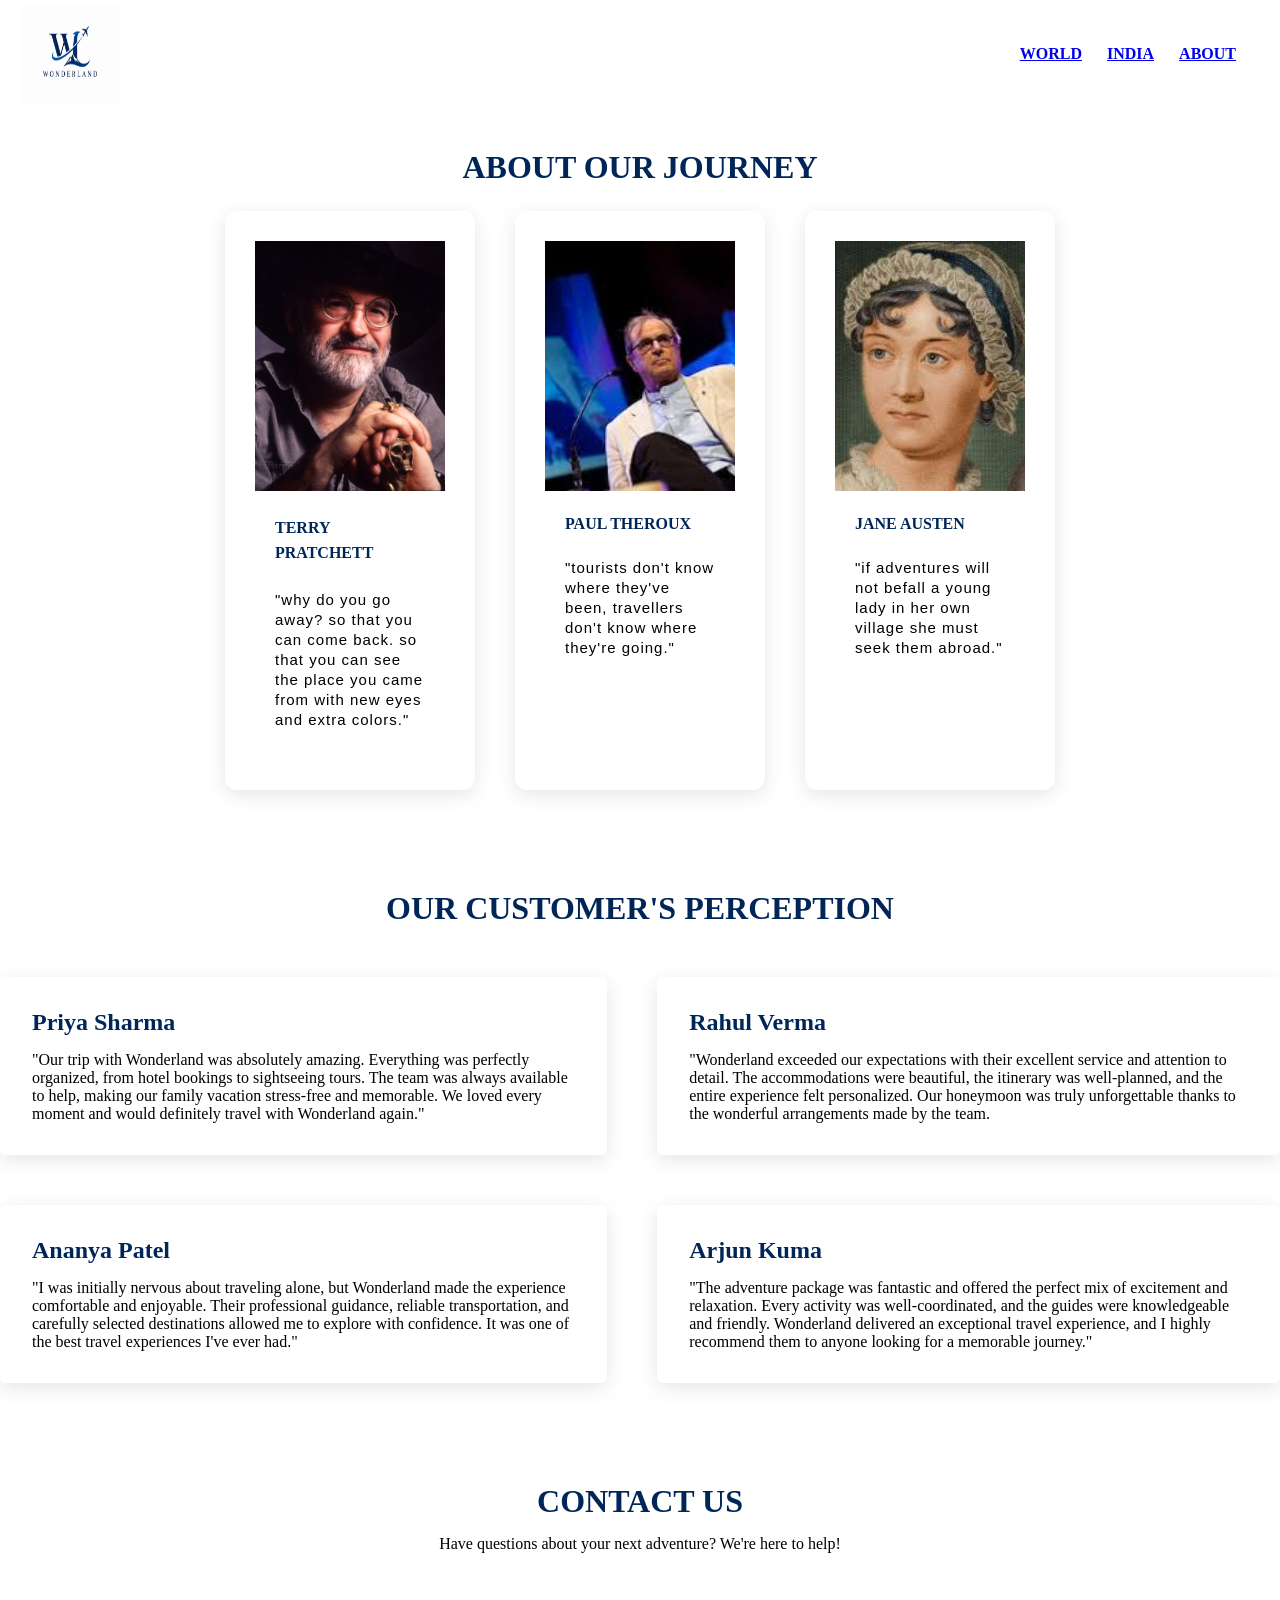
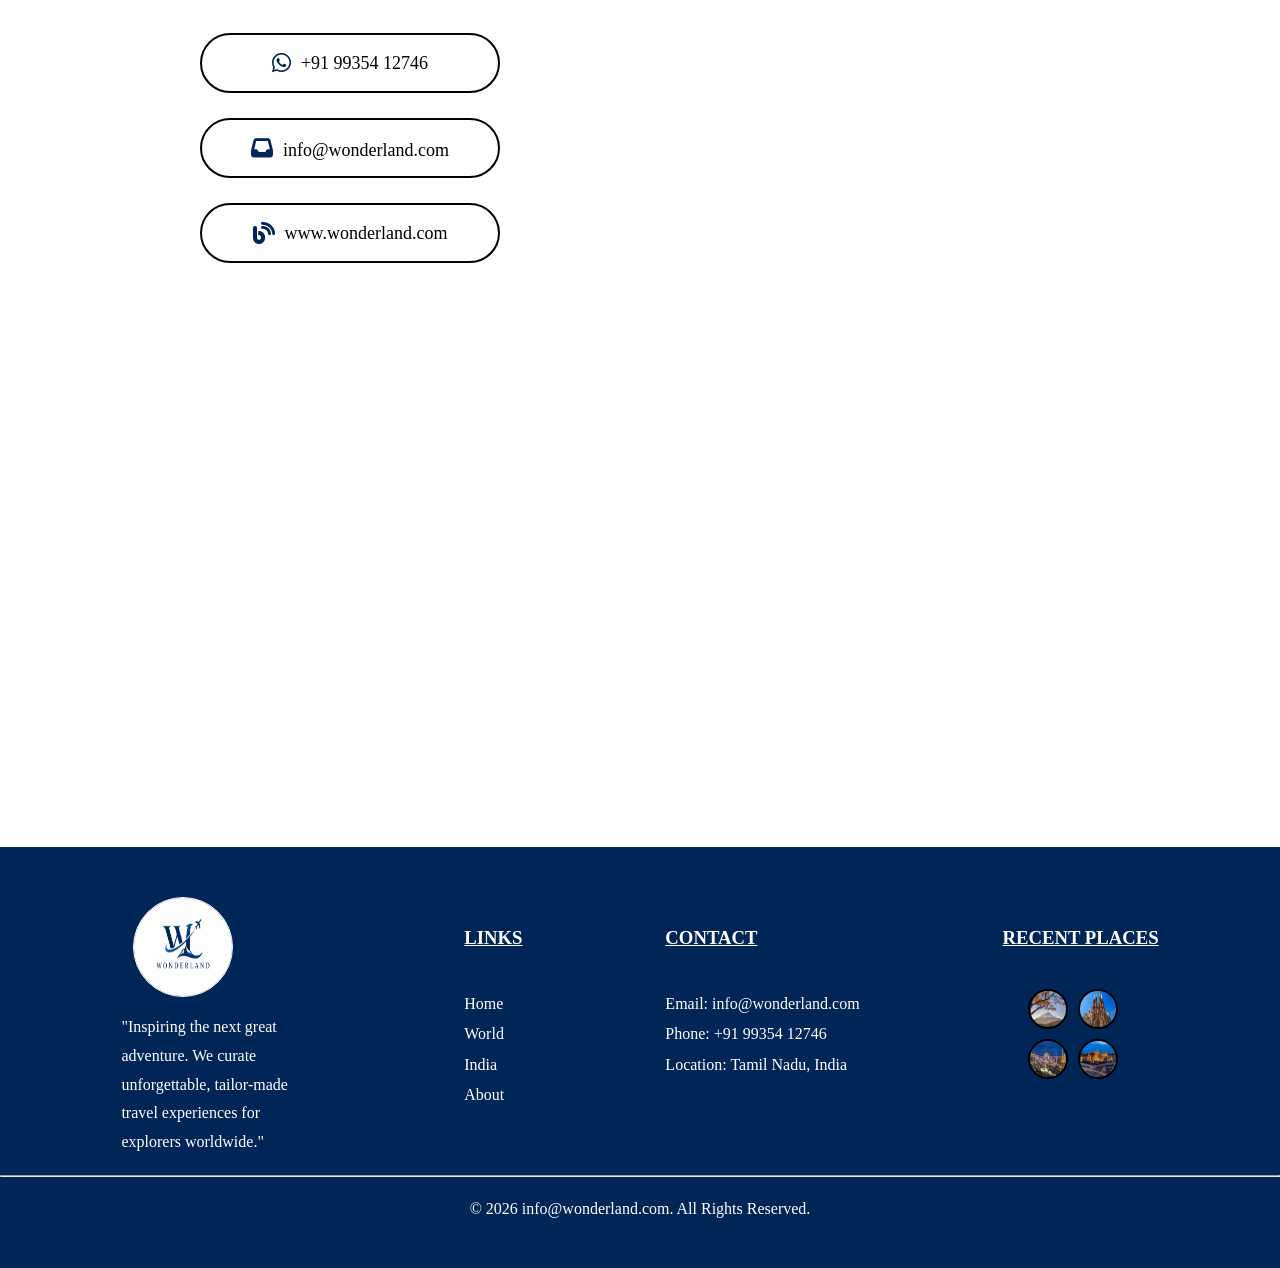
==== about.html @ 8e96079c "Wonderland project desktop ui complete" ====
<!DOCTYPE html>
<html lang="en">

<head>
    <meta charset="UTF-8">
    <meta name="viewport" content="width=device-width, initial-scale=1.0">
    <title>CONTACT US</title>
    <link rel="stylesheet" href="./website1.css">
    <link rel="stylesheet" href="https://cdnjs.cloudflare.com/ajax/libs/font-awesome/6.5.1/css/all.min.css">
</head>
<body>

    <div class="one">
        <div class="topic">
            <div class="logo">
                <a href="./website1.html"><img src="./images/nav logo.png" alt="img" height="100px" width="100px"></a>
            </div>
            <div class="head">
                <a href="./worldtour.html"><h4>WORLD</h4></a>
                <a href="./indiantour.html"><h4>INDIA</h4></a>
                <a href="./about.html"><h4>ABOUT</h4></a>
            </div>
        </div>
    </div>



    <div class="heading">
         <h1 style="color:#002658;">ABOUT OUR JOURNEY</h1>
    </div>
    <section class="about">
        <div class="box">
            <img src="./images/auth1" alt="img" height="100px" width="100px">
            <div class="quotes">
                <strong style="color:#002658; line-height: 25px;">Terry Pratchett</strong>
                <p>"Why do you go away? So that you can come back. So that you can see the place you came from with new
                    eyes and extra colors."</p>
            </div>

        </div>
        <div class="box">
            <img src="./images/auth2.jpg" alt="img" height="100px" width="100px">
            <div class="quotes">
                <strong style="color:#002658;">Paul Theroux </strong>
                <p>"Tourists don't know where they've been, travellers don't know where they're going."</p>

            </div>

        </div>
        <div class="box">
            <img src="./images/auth3.jpg" alt="img" height="100px" width="100px">
            <div class="quotes">
                <strong style="color:#002658;">Jane Austen</strong>
                <p>"If adventures will not befall a young lady in her own village she must seek them abroad."</p>
            </div>
        </div>
    </section>


    <div class="secheading">
        <h1 style="color:#002658;"> OUR CUSTOMER'S PERCEPTION</h1>
    </div>
     

    <section class="reviews">
       
        <div  class="rew">
            <h1 style="color:#002658;">Priya Sharma</h1>
            <p>"Our trip with Wonderland was absolutely amazing. Everything was perfectly organized, from hotel bookings to sightseeing tours. The team was always available to help, making our family vacation stress-free and memorable. We loved every moment and would definitely travel with Wonderland again."</p>
        </div>

        <div  class="rew">
            <h1 style="color:#002658;">Rahul Verma</h1>
            <p>"Wonderland exceeded our expectations with their excellent service and attention to detail. The accommodations were beautiful, the itinerary was well-planned, and the entire experience felt personalized. Our honeymoon was truly unforgettable thanks to the wonderful arrangements made by the team.</p>
        </div>

        <div  class="rew">
            <h1 style="color:#002658;">Ananya Patel</h1>
            <p>"I was initially nervous about traveling alone, but Wonderland made the experience comfortable and enjoyable. Their professional guidance, reliable transportation, and carefully selected destinations allowed me to explore with confidence. It was one of the best travel experiences I've ever had."</p>
 
        </div>

        <div  class="rew">
            <h1 style="color:#002658;">Arjun Kuma</h1>
            <p>"The adventure package was fantastic and offered the perfect mix of excitement and relaxation. Every activity was well-coordinated, and the guides were knowledgeable and friendly. Wonderland delivered an exceptional travel experience, and I highly recommend them to anyone looking for a memorable journey."</p>
            
        </div>
    </section>

    <div class="contactus">
       <h1 style="color: #002658;">CONTACT US</h1>
       <p style="padding-top: 15px;">Have questions about your next adventure? We're here to help!</p> 
    </div>
       
    <section class="contact">
        <div class="con2">
           <div class="info1">
               <i class="fa-brands fa-whatsapp fa-beat"></i>
               <p>+91 99354 12746</p>
           </div>
            <div class="info1">
                <i class="fa-solid fa-inbox fa-flip"></i>
                <p style="margin-top: 5px;">info@wonderland.com</p>
            </div>
            <div class="info1">
                <i class="fa-solid fa-blog fa-beat-fade"></i>
                <p>www.wonderland.com</p>
            </div>
        </div>

        <div class="con3">
            <iframe src="https://www.google.com/maps/embed?pb=!1m18!1m12!1m3!1d250644.768352061!2d76.80241806078126!3d11.014261488303353!2m3!1f0!2f0!3f0!3m2!1i1024!2i768!4f13.1!3m3!1m2!1s0x3ba859af2f971cb5%3A0x2fc1c81e183ed282!2sCoimbatore%2C%20Tamil%20Nadu!5e0!3m2!1sen!2sin!4v1781618719773!5m2!1sen!2sin" width="600" height="450" style="border:0;" allowfullscreen="" loading="lazy" referrerpolicy="no-referrer-when-downgrade"></iframe>
        </div>

    </section>

    <footer class="foot">
        <div class="foot1">

            <div class="section1">
                <a href="./website1.html"><img src="./images/nav logo.png" alt="img" height="100px" width="100px"></a>
                <p>"Inspiring the next great adventure. We curate unforgettable, tailor-made travel experiences for explorers worldwide."</p>
            </div>

            <div class="section2">

                <h3>LINKS</h3>
                <ul>
                    <a href="./website1.html"><li>Home</li></a>
                    <a href="./worldtour.html"><li>World</li></a>
                    <a href="./indiantour.html"><li>India</li></a>
                    <a href="./about.html"><li>About</li></a>
                </ul>
            </div>

            <div class="section3">
                <h3>CONTACT</h3>
                <div class="secc">
                    <p>Email: info@wonderland.com</p>
                    <p>Phone: +91 99354 12746</p>
                    <p>Location: Tamil Nadu, India</p>
                </div>
            </div>

            <div class="section4">
                <h3>RECENT PLACES</h3>
                <div class="se4"> 
            
                     <img src="./images/himas.jpg" alt="" height="40px" width="40px">
                     <img src="./images/disney.jpg" alt="" height="40px" width="40px">
                     <img src="./images/dubai.jpg" alt="" height="40px" width="40px">
                     <img src="./images/bangkok.jpg" alt="" height="40px" width="40px">
                     
                </div>
            </div>
        </div>
        <br>
        <hr>

        <div style="text-align: center; padding-top: 23px;">
            <p>© 2026 info@wonderland.com. All Rights Reserved.</p>

        </div>

    </footer>









</body>

</html>
---- website1.css ----
* {
    padding: 0%;
    margin: 0%;
    box-sizing: border-box;
}

/*first*/
.one {
    background-color: white;
}

.topic {
    display: flex;
    margin-left: 20px;
    margin-right: 44px;
    margin-top: 5px;
}

.head {
    display: flex;
    margin-left: auto;
    gap: 25px;
    margin-top: 40px;
    padding-top: -4px;
}

/*second*/

.two {
    text-align: center;
    padding-top: 100px;
}

.two{
    background-image: url("./images/centreee.png");
    background-size: cover;
    background-repeat: no-repeat;
    height: 100vh;
}

.two h1 {
    font-size: 90px;
}

.thought {
    padding: 30px;
    border-radius: 40px;
    font-style: oblique;
    font-size: 30px;
    font-weight: 900;
    background-color: #002658;
    color: white;
    width: fit-content;
    /*margin-left: 360px;*/
    margin-top: 30px;
    margin: auto;
    margin-bottom: 70px;
    padding-top: 20px;
}

.dis p {
    font-size: 38px;
    border-radius: 70px;
    height: auto;
    width: auto;
    width: fit-content;
   /* margin-left: 450px*/;
   margin: auto;
    color: black;

}

/*third*/


.three{
    display: flex;
    gap: 60px;
    margin-top: 130px;
}

.threee{
    margin-left: 100px;
}

.threeee{
    margin-right: 100px;
    margin-left: 50px;
}
.threeee h1{
    text-align: center;
    color:#002658;
    margin-top:-10px;
}
.threeee p{
    padding-top: 8px;
    line-height: 28px; 
    font-style: oblique;
}


/*fourth*/

.four {
    padding-top: 100px;
}

.four h1{
    text-align: center; 
    color:#002658; 
}

.jpg {
    margin-left: 50px;
    margin-right: 50px;

}

.jpg2 img,
.jpg3 img {
    border: 10px solid white;
    border-radius: 30px;
}

.jpg2 img:hover,
.jpg3 img:hover {
    transform: scale(1.1);
    transition: 1s;
}

.jpg2 {
    display: grid;
    grid-template-columns: auto auto auto;
    justify-content: space-evenly;
    padding-top: 40px;

}

.jpg3 {
    display: grid;
    grid-template-columns: auto auto auto;
    justify-content: space-evenly;
    padding-top: 20px;
}


/*
.images {
    margin-left: 50px;
    margin-right: 50px;
    padding-top: 100px;
}

.img {
    display: flex;
    justify-content: space-evenly;
    padding-top: 90px;
}*/


/*map*/

.map {
    text-align: center;
    /*margin-left: 50px;
    margin-right: 50px;*/
    font-size: large;
}

.map h1{
    padding-top: 20px;
    color:#002658;
}

.mapp {
    padding-top: 90px;

}


/*why*/
.aboutt {
    padding: 80px 10%;
    text-align: center;
}

.aboutt h2 {
    margin-bottom: 40px;
    font-size: 40px;
    padding-top: 30px;
}

.aboutt-container {
    display: flex;
    gap: 25px;
    justify-content: center;
    flex-wrap: wrap;
    padding-top: 50px;
}

.card {
    background: white;
    padding: 30px;
    width: 300px;
    border-radius: 15px;
    box-shadow: 0 5px 15px rgba(0, 0, 0, 0.1);
    transition: 0.3s;
}

.card:hover {
    transform: translateY(-10px);
}


/*.why {
    border: 1px solid black;
    background-color: black;
    color: white;
    border-radius: 30px;
}*/


/*footer*/

.foot {
    padding-top: 50px;
    padding-bottom: 50px;
    background-color: #002658;
    color: white;
}

.foot1 {
    display: flex;
    justify-content: space-around;
    margin-left: 50px;
    margin-right: 50px;
}

.section1 {
    gap: 15px;
}

.section1 img {
    border: 1px solid white;
    border-radius: 100px;
    margin-left: 12px;

}

.section1 img {
    transition: 0.9s;
}

.section1 img:hover {
    transform: scale(0.9);
}

.section1 p {
    padding-top: 12px;
    width: 200px;
    line-height: 1.8;


}
.section2 ul {
    padding-top: 40px;
    list-style: none;
    cursor: pointer;
}

.section2 ul a {
    text-decoration: none;
    line-height: 1.9;
    color: white;
}

.secc {
    padding-top: 10px;
    line-height: 1.9;
    padding-top: 40px;
}

.section1 h2,
.section2 h3,
.section3 h3,
.section4 h3 {
    color: white;
    text-decoration: underline;
    padding-top: 30px;
}

.se4 {
    display: grid;
    grid-template-columns: auto auto;
    gap: 10px;
    width: fit-content;
    margin-left: 26px;
    transition: 0.6s;
    padding-top: 40px;
}

.se4 img {

    border: 2px solid black;
    border-radius: 80px;
    transition: 0.8s;

}

.se4 img:hover {
    transform: scale(1.2);
}


/*memories*/

.memories {
    width: 100%;
    padding: 120px 50px;
    text-align: center;
}

.memories h1 {
    margin-bottom: 15px;
    color: #222;
    position: relative;
}

.memories p {
    max-width: 600px;
    margin: 0 auto 60px;
    font-size: 18px;
    line-height: 1.8;
    color: #555;
    font-style: italic;
}

.memory-container {
    display: flex;
    justify-content: center;
    gap: 40px;
    flex-wrap: wrap;
}

.card {
    width: 250px;
    background: white;
    border-radius: 12px;
    overflow: hidden;
    box-shadow: 0 5px 20px rgba(0, 0, 0, 0.1);
    transition: all 0.4s ease;
}

.card:hover {
    transform: translateY(-10px);
    box-shadow: 0 10px 25px rgba(0, 0, 0, 0.2);
}

.card img {
    width: 100%;
    height: 250px;
    object-fit: cover;
    transition: transform 0.4s ease;
}

.card:hover img {
    transform: scale(1.08);
}


.card h3 {
    padding: 15px;
    font-size: 20px;
    color: #002658;
    letter-spacing: 2px;
    text-transform: uppercase;
}




/*package*/

.cen2 {
    text-align: center;
    padding-top: 100px;
}

.cen2{
    background-image: url("./images/c2.png");
    background-size: cover;
    background-repeat: no-repeat;
    height: 100vh;
}

.cen3 {
    text-align: center;
    padding-top: 100px;
}

.cen3{
    background-image: url("./images/c3.png");
    background-size: cover;
    background-repeat: no-repeat;
    height: 100vh;
}



.packages {
    padding: 80px 10%;
    background: #f8f9fa;
    text-align: center;
}

.packages h1 {
    font-size: 40px;
    margin-bottom: 15px;
    color:#002658;
}

.para {
    color:darkgrey;
    margin-bottom: 50px;
    font-size: 18px;
}

.package {
    display: grid;
    /*grid-template-columns:repeat(auto-fit,minmax(280px,1fr));*/
    grid-template-columns: auto auto auto;
    gap: 30px;
    /*margin-left: 58px;*/
    margin-left: auto;
}

.box {
    background: #fff;
    padding: 30px;
    border-radius: 20px;
    box-shadow: 0 5px 20px rgba(0, 0, 0, 0.1);
    transition: 0.4s ease;
}

.box:hover {
    transform: translateY(-10px);
    box-shadow: 0 15px 30px rgba(0, 0, 0, 0.15);
}

img {
    transition: 0.5s;

}

img:hover {
    transform: scale(1.2);
}

.box h2 {
    margin-bottom: 15px;
    color: #333;
    font-style: oblique;
    padding-top: 9px;

}

.box p {
    margin: 10px 0;
    color: #333;
}

.box button {
    margin-top: 20px;
    padding: 12px 30px;
    border: none;
    border-radius: 30px;
    background-color:#002658;
    color:white;
    font-size: 16px;
    cursor: pointer;
    transition: 0.3s;
}

.box button:hover {
    transform: scale(1.05);
}






/*contact*/

.contact {
    margin-left: 100px;
    margin-right: 100px;
    padding-bottom: 100px;
    padding-top: 90px;
    text-align: center;
}


.heading {
    text-align: center;
    padding-top: 40px;
}



.about {
    display: flex;
    justify-content: center;
    gap: 40px;
    flex-wrap: wrap;
    margin-top: -35px;
    padding-top: 60px;
}

.box {
    width: 250px;
    background: white;
    border-radius: 12px;
    overflow: hidden;
   /* box-shadow: 0 5px 20px rgba(0, 0, 0, 0.1);*/
    transition: all 0.4s ease;
}

.box:hover {
    transform: translateY(-10px);
   /* box-shadow: 0 10px 25px rgba(0, 0, 0, 0.2);*/
}

.box img {
    width: 100%;
    height: 250px;
    object-fit: cover;
    transition: transform 0.4s ease;


}

.box:hover img {
    transform: scale(1.08);
}


.box p {
    padding-top: 15px;
    font-size: 15px;
    color: black;
    line-height: 20px;
    letter-spacing: 1px;
    text-transform: lowercase;
    object-fit: cover;
    font-family: Verdana, Geneva, Tahoma, sans-serif;
}

.quotes{
    padding: 20px;
}
.quotes strong{
    text-transform: uppercase;
}


/*review*/
.reviews {
    display: grid;
    grid-template-columns: auto auto;
    width: fit-content;
    gap: 50px;
   /* margin-left: 250px;
    margin-right: 250px;*/
    padding-top: 50px;
}

.secheading {
    padding-top: 100px;
    text-align: center;
}

.rew p{
    padding-top: 15px;
}


.rew {
    padding: 30px;
    border: 2px solid white;
    border-radius: 6px;
    transition: 1.2s;
    box-shadow: 0 5px 20px rgba(0, 0, 0, 0.1);
}

.rew:hover {
    transform: scale(1.1);
    box-shadow: 0 10px 25px rgba(0, 0, 0, 0.2);
}

.contactus{
    text-align: center;
    padding-top: 100px;
}

.contact{
    display: flex;
    justify-content: space-between;
    align-items: center;
    gap: 50px;
    padding: 80px 100px;
    flex-wrap: wrap;
}

.con2{
    flex: 1;
    display: flex;
    flex-direction: column;
    gap: 25px;
}

.info1{
    width: 300px;
    height: 60px;
    border: 2px solid black;
    border-radius: 40px;
    display: flex;
    align-items: center;
    justify-content: center;
    gap: 10px;
    font-size: 18px;
}

.info1 i{
    color:#002658;
    font-size: 22px;
}

.con3{
    flex: 1;
}


@media (min-width: 1400px) {
    .package {
        grid-template-columns: repeat(3, 1fr);
    }
}

@media (max-width: 1200px) {

    .three {
        flex-direction: column;
        text-align: center;
    }

    .threee,
    .threeee {
        margin: 0 40px;
    }

    .thought,
    .dis p {
        margin-left: auto;
        margin-right: auto;
    }

    .reviews {
        margin-left: 50px;
        margin-right: 50px;
    }
}

@media (max-width: 992px) {

    .head {
        gap: 15px;
        font-size: 14px;
    }

    .two h1 {
        font-size: 60px;
    }

    .thought {
        font-size: 22px;
        width: fit-content;
        margin: 30px auto;
    }

    .dis p {
        font-size: 28px;
        margin: auto;
        text-align: center;
    }

    .jpg2,
    .jpg3,
    .package {
        grid-template-columns: repeat(2, 1fr);
        gap: 20px;
    }

    .foot1 {
        flex-wrap: wrap;
        gap: 40px;
    }

    .reviews {
        grid-template-columns: 1fr;
        margin: 40px;
    }

    .contact {
        flex-direction: column;
        padding: 50px;
    }
}


@media (max-width: 768px) {

    .topic {
        flex-direction: column;
        align-items: center;
    }

    .head {
        margin: 20px 0;
        flex-wrap: wrap;
        justify-content: center;
    }

    .two h1 {
        font-size: 45px;
    }

    .thought {
        font-size: 18px;
        padding: 15px;
    }

    .dis p {
        font-size: 22px;
    }

    .jpg2,
    .jpg3,
    .package {
        grid-template-columns: 1fr;
    }

    .jpg img,
    .jpg2 img,
    .jpg3 img {
        width: 100%;
        height: auto;
    }

    .foot1 {
        flex-direction: column;
        text-align: center;
    }

    .reviews {
        margin: 20px;
    }

    .contact {
        margin: 0;
        padding: 30px;
    }

    .info1 {
        width: 100%;
    }

    iframe {
        width: 100%;
        height: 300px;
    }
}

@media (max-width: 480px) {

    .two h1 {
        font-size: 32px;
    }

    .thought {
        font-size: 15px;
        width: 90%;
    }

    .dis p {
        font-size: 18px;
    }

    .threee img {
        width: 100%;
        height: auto;
    }

    .aboutt h2,
    .packages h1,
    .four h1,
    .map h1 {
        font-size: 28px;
    }

    .card,
    .box {
        width: 100%;
    }

    .contact {
        padding: 20px;
    }
}

@media (max-width: 290px) {

    .two h1 {
        font-size: 24px;
    }

    .thought {
        font-size: 12px;
        padding: 10px;
    }

    .dis p {
        font-size: 14px;
    }

    .head {
        flex-direction: column;
        gap: 10px;
        text-align: center;
    }

    .info1 {
        width: 100%;
        font-size: 14px;
    }

    .section1 img,
    .se4 img {
        width: 40px;
        height: 40px;
    }

    .card,
    .box {
        width: 100%;
    }
}
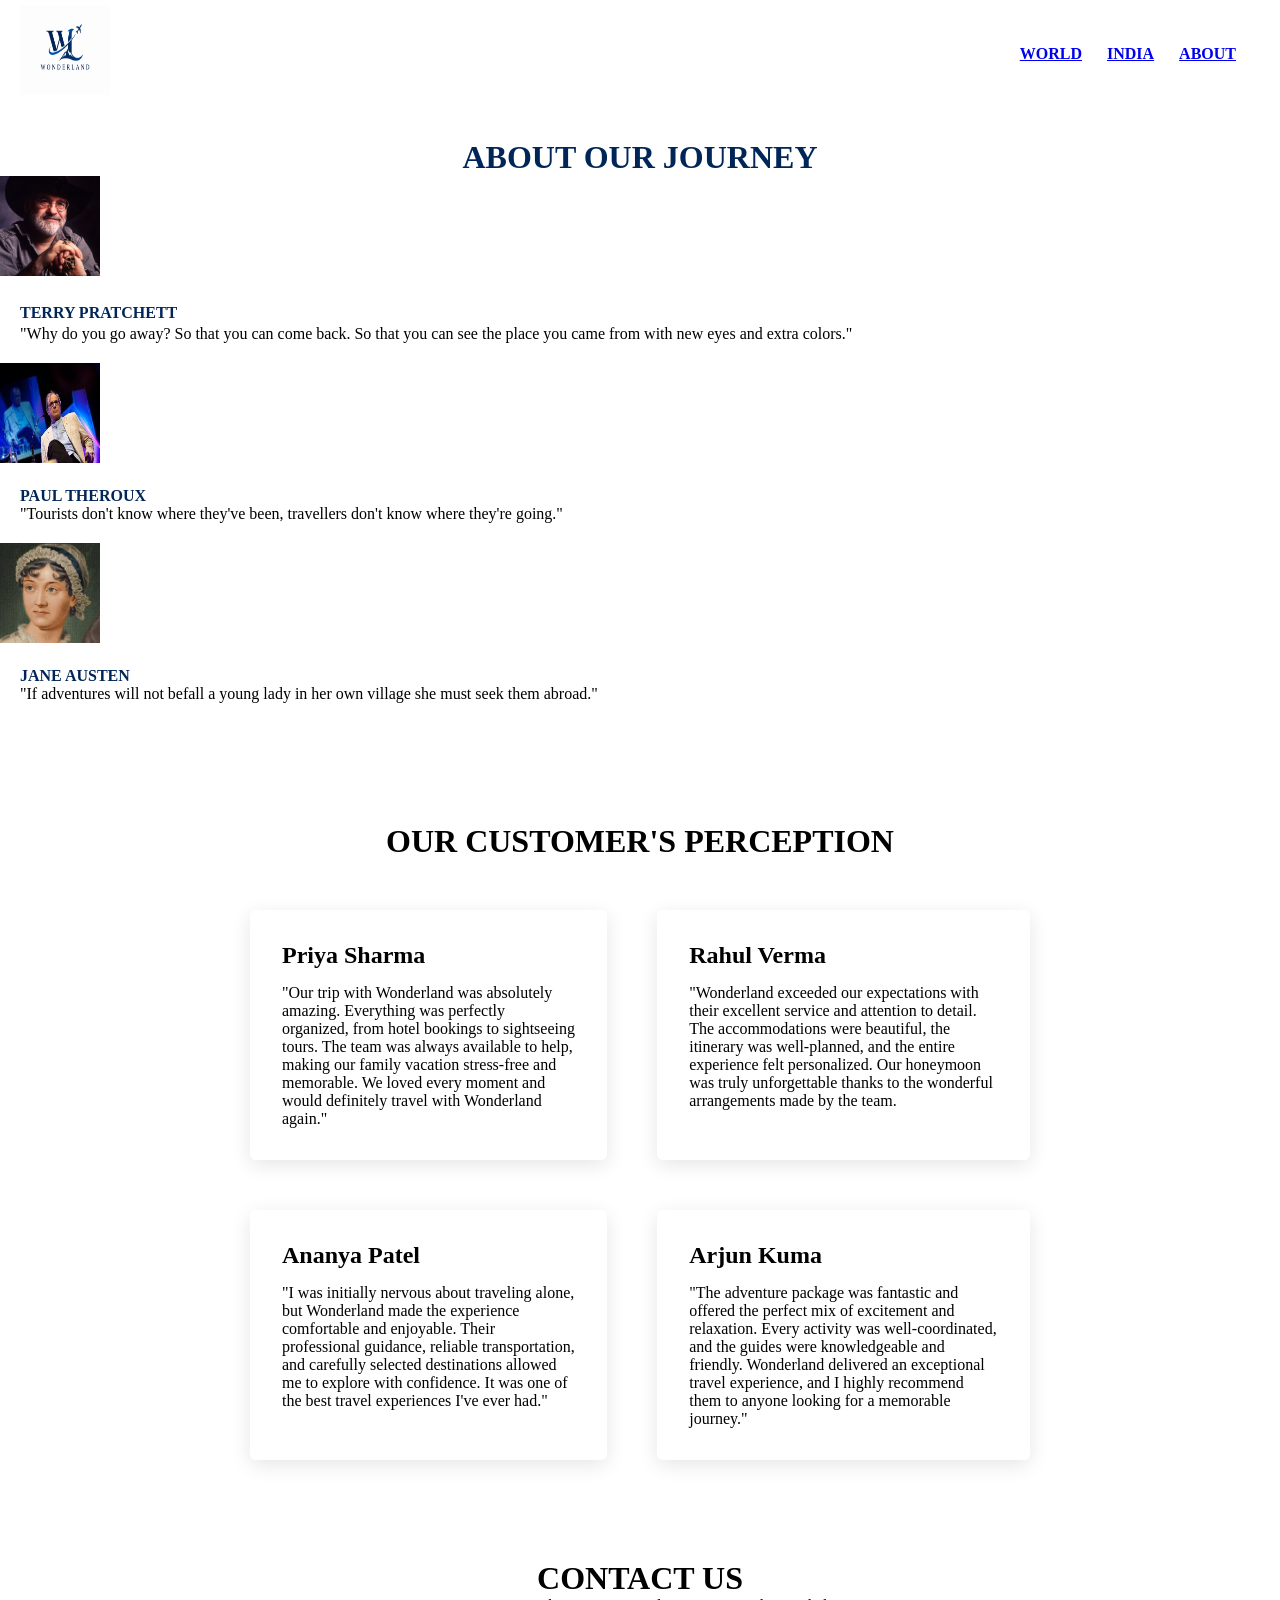
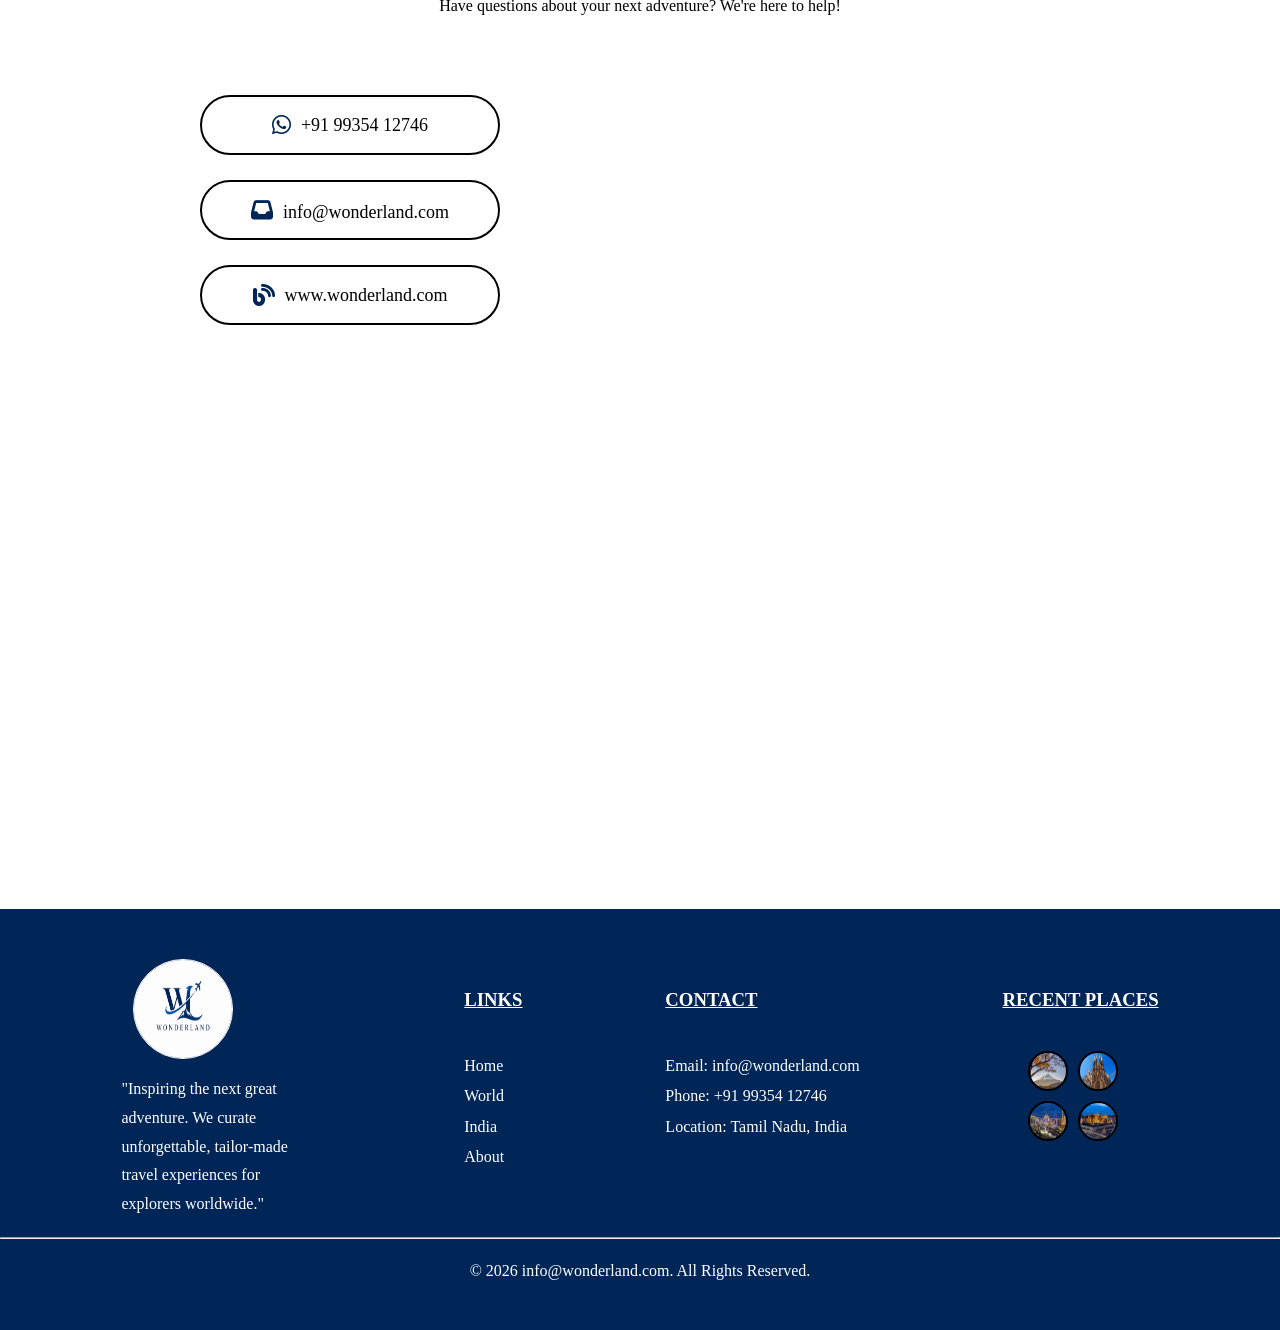
==== commit 112523a8: "some modifications" ====
--- a/about.html
+++ b/about.html
@@ -4,32 +4,40 @@
 <head>
     <meta charset="UTF-8">
     <meta name="viewport" content="width=device-width, initial-scale=1.0">
-    <title>CONTACT US</title>
+    <title>About</title>
     <link rel="stylesheet" href="./website1.css">
     <link rel="stylesheet" href="https://cdnjs.cloudflare.com/ajax/libs/font-awesome/6.5.1/css/all.min.css">
 </head>
 <body>
 
+   
+    <!--first-->
     <div class="one">
         <div class="topic">
-            <div class="logo">
-                <a href="./website1.html"><img src="./images/nav logo.png" alt="img" height="100px" width="100px"></a>
+            <div class="loo">
+                <a href="./index.html"><img src="./images/nav logo.png" alt="img" height="90px" width="90px"></a>
             </div>
             <div class="head">
-                <a href="./worldtour.html"><h4>WORLD</h4></a>
-                <a href="./indiantour.html"><h4>INDIA</h4></a>
-                <a href="./about.html"><h4>ABOUT</h4></a>
+                <a href="./worldtour.html">
+                    <h4>WORLD</h4>
+                </a>
+                <a href="./indiantour.html">
+                    <h4>INDIA</h4>
+                </a>
+                <a href="./about.html">
+                    <h4>ABOUT</h4>
+                </a>
+
             </div>
         </div>
     </div>
-
-
-
+   
+     <!--second-->
     <div class="heading">
          <h1 style="color:#002658;">ABOUT OUR JOURNEY</h1>
     </div>
-    <section class="about">
-        <div class="box">
+    <section class="about-box">
+        <div class="box1">
             <img src="./images/auth1" alt="img" height="100px" width="100px">
             <div class="quotes">
                 <strong style="color:#002658; line-height: 25px;">Terry Pratchett</strong>
@@ -38,7 +46,7 @@
             </div>
 
         </div>
-        <div class="box">
+        <div class="box1">
             <img src="./images/auth2.jpg" alt="img" height="100px" width="100px">
             <div class="quotes">
                 <strong style="color:#002658;">Paul Theroux </strong>
@@ -47,7 +55,7 @@
             </div>
 
         </div>
-        <div class="box">
+        <div class="box1">
             <img src="./images/auth3.jpg" alt="img" height="100px" width="100px">
             <div class="quotes">
                 <strong style="color:#002658;">Jane Austen</strong>
@@ -56,40 +64,42 @@
         </div>
     </section>
 
-
+        <!--third-->
     <div class="secheading">
-        <h1 style="color:#002658;"> OUR CUSTOMER'S PERCEPTION</h1>
+        <h1> OUR CUSTOMER'S PERCEPTION</h1>
     </div>
      
 
     <section class="reviews">
        
         <div  class="rew">
-            <h1 style="color:#002658;">Priya Sharma</h1>
+            <h1>Priya Sharma</h1>
             <p>"Our trip with Wonderland was absolutely amazing. Everything was perfectly organized, from hotel bookings to sightseeing tours. The team was always available to help, making our family vacation stress-free and memorable. We loved every moment and would definitely travel with Wonderland again."</p>
         </div>
 
         <div  class="rew">
-            <h1 style="color:#002658;">Rahul Verma</h1>
+            <h1>Rahul Verma</h1>
             <p>"Wonderland exceeded our expectations with their excellent service and attention to detail. The accommodations were beautiful, the itinerary was well-planned, and the entire experience felt personalized. Our honeymoon was truly unforgettable thanks to the wonderful arrangements made by the team.</p>
         </div>
 
         <div  class="rew">
-            <h1 style="color:#002658;">Ananya Patel</h1>
+            <h1>Ananya Patel</h1>
             <p>"I was initially nervous about traveling alone, but Wonderland made the experience comfortable and enjoyable. Their professional guidance, reliable transportation, and carefully selected destinations allowed me to explore with confidence. It was one of the best travel experiences I've ever had."</p>
  
         </div>
 
         <div  class="rew">
-            <h1 style="color:#002658;">Arjun Kuma</h1>
+            <h1>Arjun Kuma</h1>
             <p>"The adventure package was fantastic and offered the perfect mix of excitement and relaxation. Every activity was well-coordinated, and the guides were knowledgeable and friendly. Wonderland delivered an exceptional travel experience, and I highly recommend them to anyone looking for a memorable journey."</p>
             
         </div>
     </section>
 
+    <!--four-->
+
     <div class="contactus">
-       <h1 style="color: #002658;">CONTACT US</h1>
-       <p style="padding-top: 15px;">Have questions about your next adventure? We're here to help!</p> 
+       <h1>CONTACT US</h1>
+       <p>Have questions about your next adventure? We're here to help!</p> 
     </div>
        
     <section class="contact">
@@ -126,7 +136,7 @@
 
                 <h3>LINKS</h3>
                 <ul>
-                    <a href="./website1.html"><li>Home</li></a>
+                    <a href="./index.html"><li>Home</li></a>
                     <a href="./worldtour.html"><li>World</li></a>
                     <a href="./indiantour.html"><li>India</li></a>
                     <a href="./about.html"><li>About</li></a>
@@ -165,13 +175,6 @@
     </footer>
 
 
-
-
-
-
-
-
-
 </body>
 
 </html>
--- a/website1.css
+++ b/website1.css
@@ -570,8 +570,8 @@
     grid-template-columns: auto auto;
     width: fit-content;
     gap: 50px;
-   /* margin-left: 250px;
-    margin-right: 250px;*/
+    margin-left: 250px;
+    margin-right: 250px;
     padding-top: 50px;
 }
 
@@ -761,9 +761,17 @@
         flex-direction: column;
         text-align: center;
     }
+    .section1 p{
+        margin-left: 230px;
+    }
+    
+    .se4{
+        margin-left: 285px;
+    }
+
 
     .reviews {
-        margin: 20px;
+        margin: 50px 50px;
     }
 
     .contact {
@@ -816,6 +824,15 @@
     .contact {
         padding: 20px;
     }
+
+    .section1 p{
+        margin-left: 90px;
+    }
+    
+    .se4{
+        margin-left: 140px;
+    }
+   
 }
 
 @media (max-width: 290px) {
@@ -854,6 +871,14 @@
     .box {
         width: 100%;
     }
+
+    .section1 p{
+        margin-left: 30px;
+    }
+    
+    .se4{
+        margin-left: 100px;
+    }
 }
 
 
